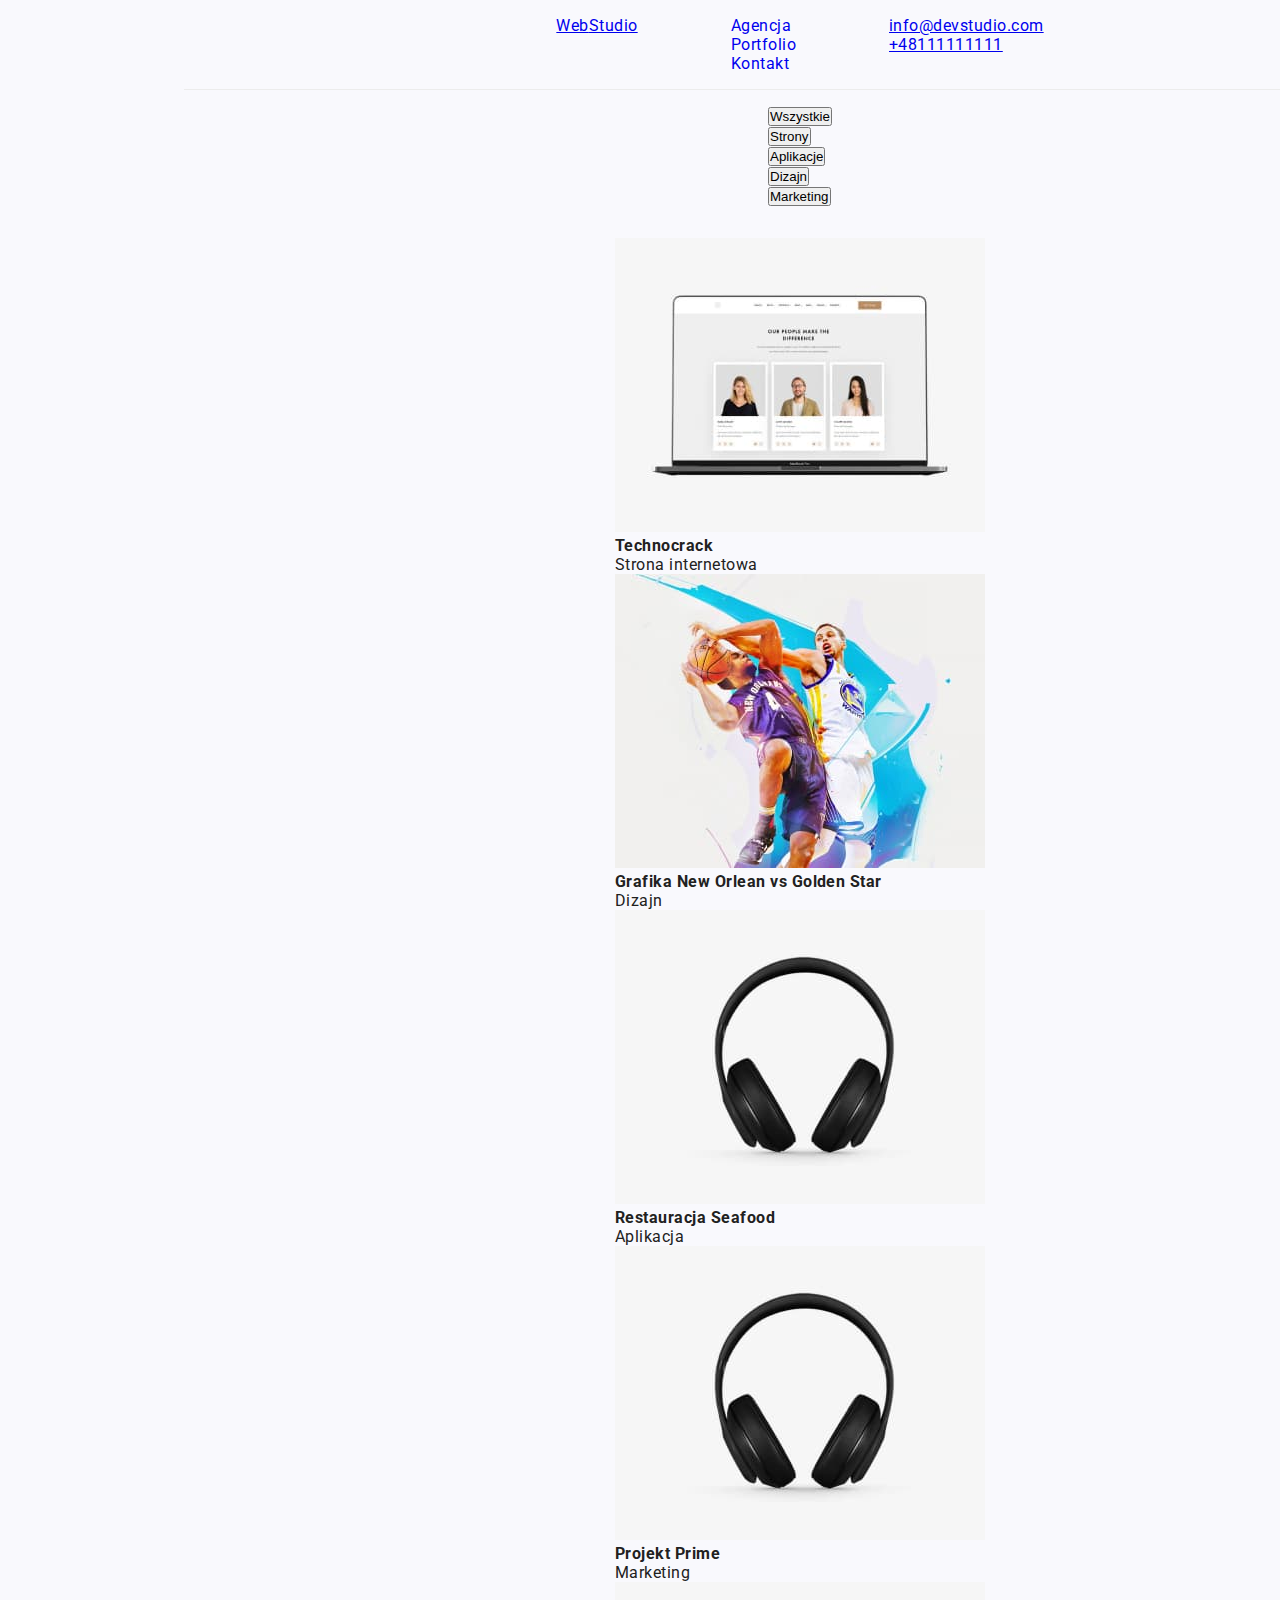
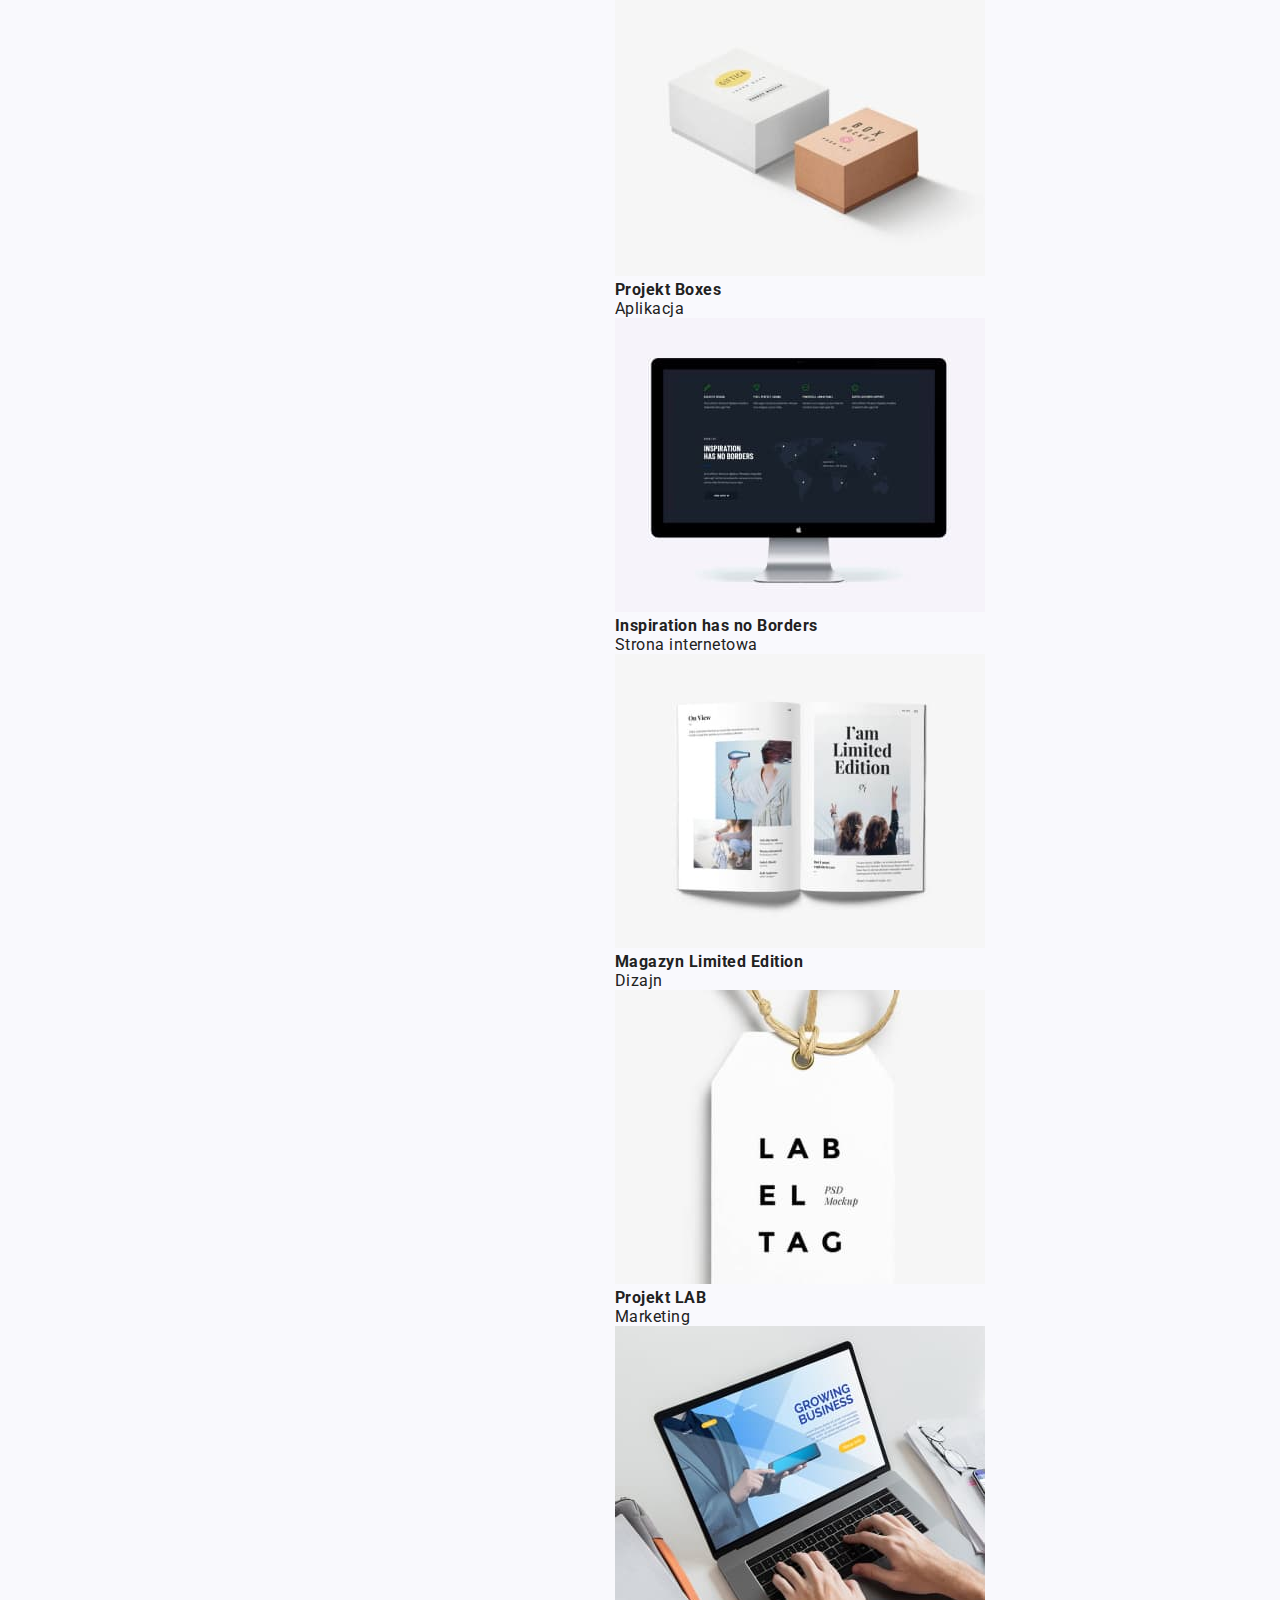
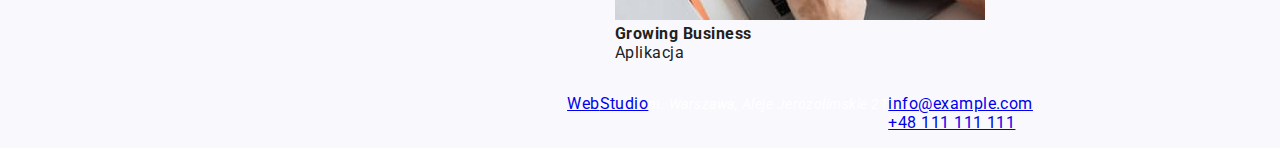
==== portfolio.html @ ea70cc73 "s" ====
<!DOCTYPE html>
<html lang="en">
  <head>
    <meta charset="UTF-8" />
    <meta http-equiv="X-UA-Compatible" content="IE=edge" />
    <meta name="viewport" content="width=device-width, initial-scale=1.0" />
    <title>Document</title>
    <link rel="stylesheet" href="./css/style.css" />
    <link
      href="https://fonts.googleapis.com/css2?family=Raleway:wght@700&family=Roboto:wght@400;500;700;900&display=swap"
      rel="stylesheet"
    />
    <link
      href="https://cdnjs.cloudflare.com/ajax/libs/modern-normalize/1.1.0/modern-normalize.css"
      rel="preconnect"
    />
  </head>
  <body>
    <header class="container header">
      <a href="index.html" class="webstudio"> <span>Web</span>Studio</a>
      <nav>
        <ul class="link-menu">
          <li>
            <a class="link" href="/agencja.html">Agencja</a>
          </li>
          <li>
            <a class="link" href="./portfolio.html">Portfolio</a>
          </li>
          <li>
            <a class="link" href="./kontakt.html">Kontakt</a>
          </li>
        </ul>
      </nav>
      <ul class="contact">
        <li>
          <a href="mailto:info@devstudio.com" class="contact-mail">
            info@devstudio.com</a
          >
        </li>
        <li>
          <a href="tel:+48111111111" class="contact-phone">+48111111111</a>
        </li>
      </ul>
    </header>

    <main>
      <section class="container">
        <ul class="button2-menu">
          <li><button type="button" class="button2">Wszystkie</button></li>
          <li><button type="button" class="button2">Strony</button></li>
          <li><button type="button" class="button2">Aplikacje</button></li>
          <li><button type="button" class="button2">Dizajn</button></li>
          <li><button type="button" class="button2">Marketing</button></li>
        </ul>
      </section>
      <section class="container">
        <ul class="product">
          <li class="product-card">
            <img
              src="./images/portf1.jpg"
              width="370"
              height="294"
              alt="Technorock"
            />
            <h4>Technocrack</h4>
            <p class="profession">Strona internetowa</p>
          </li>
          <li class="product-card">
            <img
              src="./images/portf2.jpg"
              width="370"
              height="294"
              alt="New Orlean"
            />
            <h4>Grafika New Orlean vs Golden Star</h4>
            <p class="profession">Dizajn</p>
          </li>
          <li class="product-card">
            <img
              src="./images/portf4.jpg"
              width="370"
              height="294"
              alt="Seafood"
            />
            <h4>Restauracja Seafood</h4>
            <p class="profession">Aplikacja</p>
          </li>
          <li class="product-card">
            <img
              src="./images/portf4.jpg"
              width="370"
              height="294"
              alt="Prime"
            />
            <h4>Projekt Prime</h4>
            <p class="profession">Marketing</p>
          </li>
          <li class="product-card">
            <img
              src="./images/portf5.jpg"
              width="370"
              height="294"
              alt="Boxes"
            />
            <h4>Projekt Boxes</h4>
            <p class="profession">Aplikacja</p>
          </li>
          <li class="product-card">
            <img
              src="./images/portf6.jpg"
              width="370"
              height="294"
              alt="Borders"
            />
            <h4>Inspiration has no Borders</h4>
            <p class="profession">Strona internetowa</p>
          </li>
          <li class="product-card">
            <img
              src="./images/portf7.jpg"
              width="370"
              height="294"
              alt="Magazynr"
            />
            <h4>Magazyn Limited Edition</h4>
            <p class="profession">Dizajn</p>
          </li>
          <li class="product-card">
            <img src="./images/portf8.jpg" width="370" height="294" alt="LAB" />
            <h4>Projekt LAB</h4>
            <p class="profession">Marketing</p>
          </li>
          <li class="product-card">
            <img
              src="./images/portf9.jpg"
              width="370"
              height="294"
              alt="Business"
            />
            <h4>Growing Business</h4>
            <p class="profession">Aplikacja</p>
          </li>
        </ul>
      </section>
    </main>
    <footer class="footer container">
      <a class="webstudio2" href="index.html"
        >Web<span class="studio2">Studio</span></a
      >
      <address class="address">m. Warszawa, Aleje Jerozolimskie 21</address>
      <ul class="footer-contact">
        <li>
          <a class="footer-mail" href="mailto:info@example.com"
            >info@example.com</a
          >
        </li>
        <li>
          <a class="footer-phone" href="tel:+48111111111">+48 111 111 111</a>
        </li>
      </ul>
    </footer>
  </body>
</html>
---- css/style.css ----
* {
  margin: 0;
  padding: 0;
}
body {
  width: 1600px;
  margin: 0 auto;
  font-family: "Raleway", sans-serif;
  font-family: "Roboto", sans-serif;
  font-weight: 400;
  color: #212121;
  font-size: 16px;
  letter-spacing: 0.03em;
}
li {
  list-style: none;
}
.container {
  margin: 0 auto;
  width: 1200px;
}
.section {
  padding: 94px 0 0;
}
/* header */
.header {
  justify-content: space-between;
  display: flex;
  margin: 0 auto;
  padding: 24px 0 25px 0;
  border-bottom: 1px solid #ececec;
  gap: 93px;
}
.nav-pos {
  display: flex;
  gap: 46px;
}
.header-bg {
  display: flex;
  flex-direction: column;
  justify-content: center;
  align-items: center;
  gap: 30px;
  background: rgba(47, 48, 58, 40%) url(../images/bg.jpg);
  background-blend-mode: darken;
  box-shadow: 0 4px 4px rgba(47, 48, 58, 40%);
  width: 100%;
  height: 600px;
}
h1 {
  text-align: center;
  align-items: center;
  font-weight: 900;
  font-size: 44px;
  line-height: 136%;
  letter-spacing: 0.06em;
  text-transform: uppercase;
  color: #ffffff;
}
.logo-1 {
  font-weight: 700;
  font-size: 26px;
  font-family: raleway;
  line-height: 100%;
  color: #2196f3;
}
.logo-2 {
  font-weight: 700;
  font-size: 26px;
  font-family: raleway;
  line-height: 100%;
  color: #000000;
}
.link {
  text-decoration: none;
}

.icon-nav {
  width: 16px;
  height: 16px;
}
.link:visited {
  color: #212121;
}
.link:hover,
.link:focus {
  color: #2196f3;
  fill: #2196f3;
}
.nav {
  display: flex;
  align-items: center;
}
.nav-li {
  font-weight: 500;
  font-size: 14px;
  line-height: 100%;
  letter-spacing: 0.02em;
}
.contacts {
  display: flex;
  flex-direction: row;
  gap: 10px;
  font-weight: 500;
  font-size: 14px;
  line-height: 100%;
  letter-spacing: 0.02em;
  color: #757575;
  fill: #757575;
}
.cont-pos {
  display: flex;
  margin-left: auto;
  gap: 50px;
  justify-content: center;
  align-items: center;
}
.order-button {
  width: 200px;
  height: 50px;
  font-weight: 700;
  line-height: 188%;
  align-items: center;
  text-align: center;
  letter-spacing: 0.06em;
  color: #ffffff;
  background: #2196f3;
  box-shadow: 0px 4px 4px rgba(0, 0, 0, 0.15);
  border-radius: 4px;
  cursor: pointer;
}
/* header */
/* sekcja 1 */
.str-list {
  display: flex;
  gap: 30px;
}
.strengths {
  font-weight: 700;
  font-size: 14px;
  line-height: 100%;
  text-transform: uppercase;
}
.strengths-des {
  margin-top: 10px;
  font-size: 14px;
  line-height: 146%;
  color: #757575;
}
.str-icon {
  width: 270px;
  height: 120px;
  background-color: #f5f4fa;
  margin-bottom: 30px;
}
/* sekcja 1 */
/* skecja 2 */
h2 {
  font-weight: 700;
  font-size: 36px;
  line-height: 100%;
  text-align: center;
  margin-bottom: 50px;
}
.shadow {
  text-shadow: 0 4px 4px rgba(0, 0, 0, 25%);
}
.job-pos {
  display: flex;
  flex-direction: row;
  gap: 30px;
  padding-bottom: 94px;
}
/* skecja 2 */
/* sekcja 3 */
.name-pos {
  display: flex;
  flex-direction: column;
  gap: 10px;
  padding-top: 30px;
}
.member {
  font-weight: 500;
  line-height: 100%;
  text-align: center;
}
.member-job {
  line-height: 100%;
  text-align: center;
  color: #757575;
}
.member-icon {
  width: 20px;
  height: 20px;
}
.member-container {
  width: 270px;
  height: 428px;
  background: #ffffff;
  box-shadow: 0px 1px 3px rgba(0, 0, 0, 0.12), 0px 1px 1px rgba(0, 0, 0, 0.14),
    0px 2px 1px rgba(0, 0, 0, 0.2);
  border-radius: 0px 0px 4px 4px;
}
.team {
  background-color: #f5f4fa;
  width: 100%;
  height: 648px;
}
.team-pos {
  display: flex;
  gap: 30px;
}
.member-social-icon {
  fill: #afb1b8;
  width: 44px;
  height: 44px;
  border-radius: 50%;
}
.member-social-icon:hover,
.member-social-icon:focus {
  background-color: #2196f3;
  fill: white;
}
.member-social {
  display: flex;
  justify-content: center;
  margin-top: 16px;
  gap: 10px;
}
/* sekcja 3 */
/* sekcja 4 */
.partners {
  display: flex;
  flex-direction: row;
  gap: 30px;
  padding-bottom: 94px;
}
.partner-box {
  width: 170px;
  height: 92px;
  border: 1px solid #afb1b8;
  border-radius: 4px;
  fill: #afb1b8;
}
.partner-box:hover {
  fill: #2196f3;
  border-color: #2196f3;
}
/* sekcja 4 */
/* footer */
.logo {
  display: flex;
  text-decoration: none;
}
.logo-3 {
  color: #ffffff;
  font-weight: 700;
  font-size: 26px;
  font-family: raleway;
  line-height: 100%;
}
.footer-bg {
  background-color: #2f303a;
  width: 100%;
  height: 252px;
}
.footer-pos {
  padding-top: 60px;
  display: flex;
  flex-direction: column;
  gap: 20px;
}
.address {
  display: flex;
  flex-direction: column;
  gap: 9px;
  font-size: 14px;
  line-height: 146%;
  color: #ffffff;
}
.footer-cont {
  display: flex;
  flex-direction: row;
  gap: 70px;
}
.join-us {
  margin-bottom: 20px;
  font-weight: 700;
  font-size: 14px;
  line-height: 16px;
  letter-spacing: 0.03em;
  text-transform: uppercase;
  color: #ffffff;
}
.footer-social-icons {
  fill: white;
  background-color: rgba(255, 255, 255, 10%);
  border-radius: 50%;
  color: #757575;
  width: 44px;
  height: 44px;
  cursor: pointer;
}
.footer-social-icons:hover,
.footer-social-icons:focus {
  background-color: #2196f3;
}
.footer-social-list {
  display: flex;
  gap: 10px;
}
.container-footer-social {
  margin-top: 72px;
}
/* footer */
/* portfolio */
.filter {
  width: 121px;
  height: 38px;
  letter-spacing: 0.03em;
  font-weight: 500;
  line-height: 139%;
  text-align: center;
  background: #f5f4fa;
  border-radius: 4px;
  border: 0;
  cursor: pointer;
}
.filter:hover,
.filter:focus,
.filter:active {
  background: #2196f3;
  border-radius: 4px;
  color: #ffffff;
  box-shadow: 0px 4px 4px rgba(0, 0, 0, 0.25);
}
.filter-pos {
  display: flex;
  flex-direction: row;
  justify-content: center;
  gap: 8px;
}
.proj-pos {
  display: flex;
  flex-wrap: wrap;
  gap: 30px;
  padding-bottom: 92px;
}
.project-container {
  width: 370px;
  height: 404px;
  background: #ffffff;
  border: 1px solid #eeeeee;
}
.project-container:hover,
.project-container:focus {
  box-shadow: 0px 4px 4px rgba(0, 0, 0, 0.25);
}
.work-pos {
  margin: 20px 24px;
  gap: 4px;
}
.project-name {
  font-weight: 700;
  font-size: 18px;
  line-height: 171%;
  letter-spacing: 0.06em;
}
.project-type {
  line-height: 160%;
  color: #757575;
}
/* portfolio */
.icon-envelope {
  margin: 0 10px 0 0;
  fill: #000000;
}

body {
  margin: 0;
  min-height: 100vh;
  display: flex;
  flex-direction: column;
  align-items: center;
  justify-content: center;
  background-color: #f9f9fd;
}

.container {
  display: flex;
  justify-content: center;
  padding: 16px;
}

.icon {
  margin-left: 12px;
  margin-right: 12px;
  border: 2px dashed #2a2a2a;
  border-radius: 8px;
  fill: #2a2a2a;
}

.icon:hover {
  fill: #03a9f4;
}
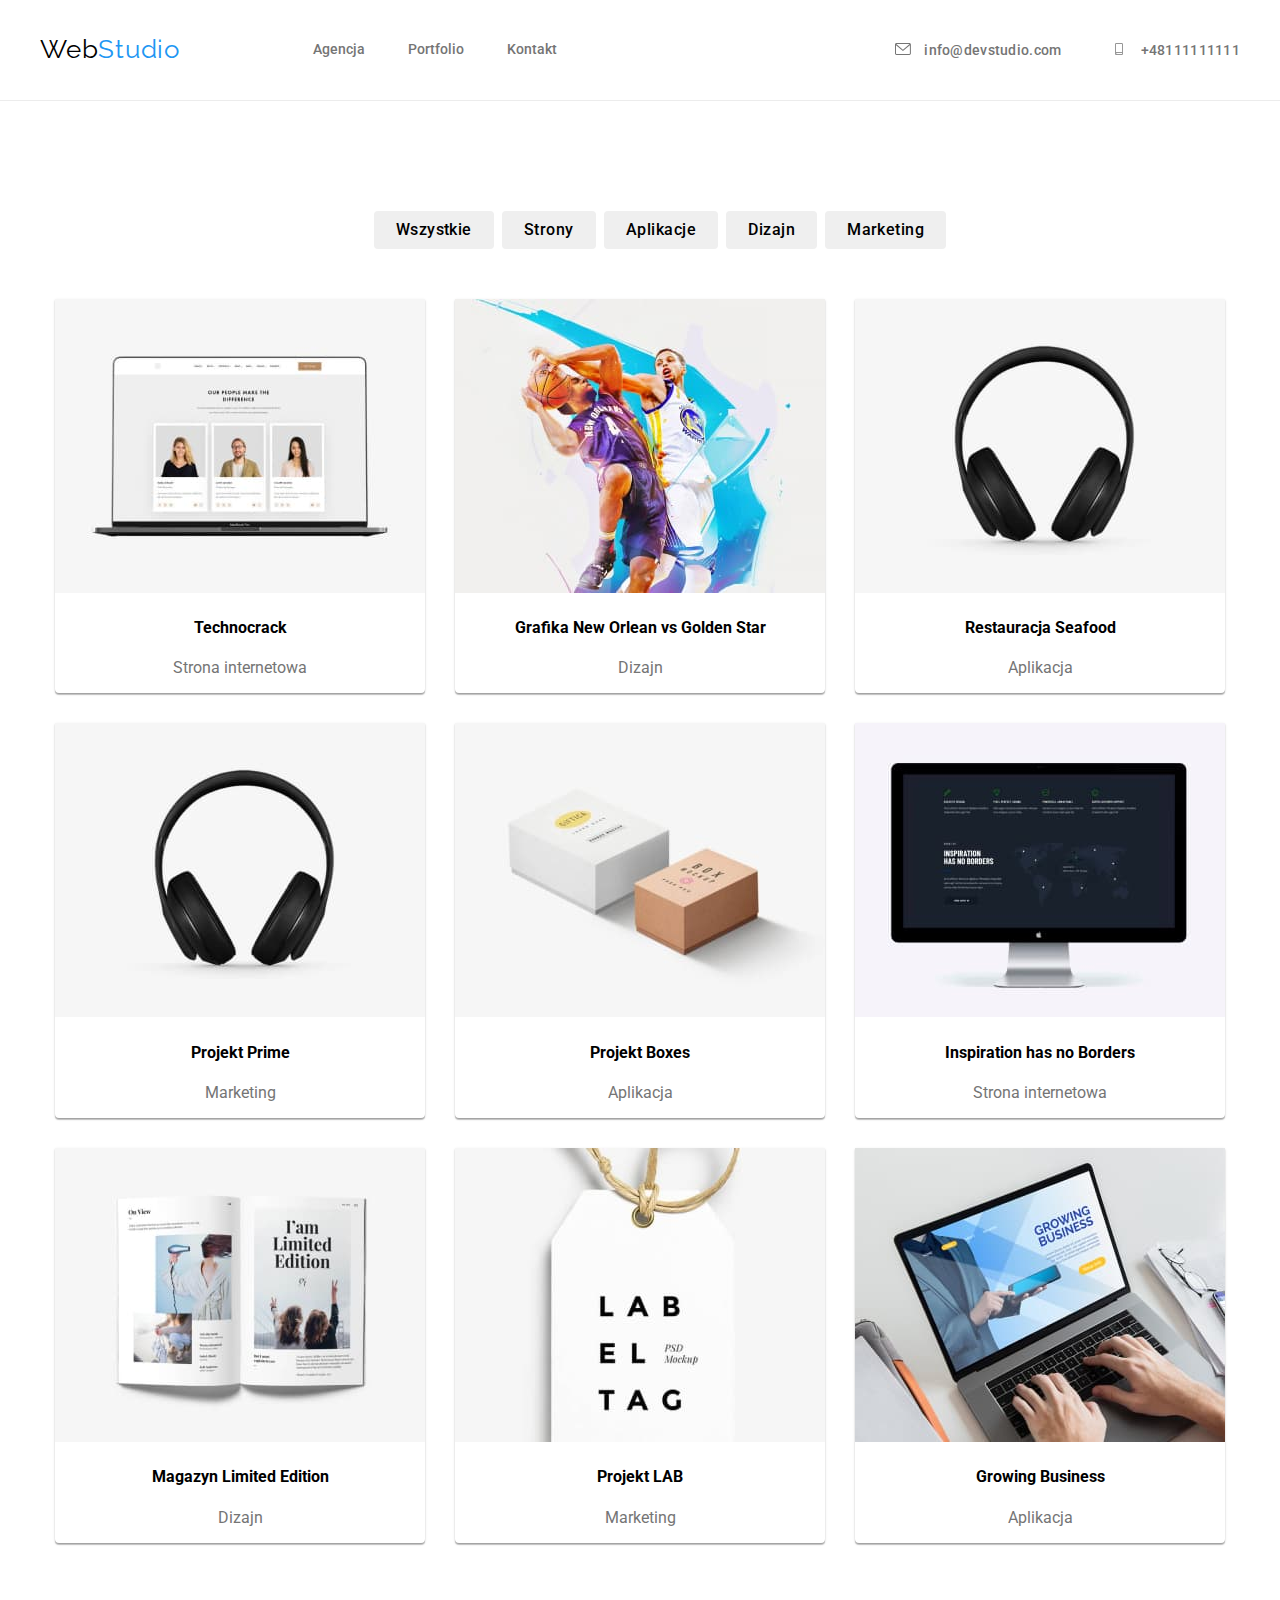
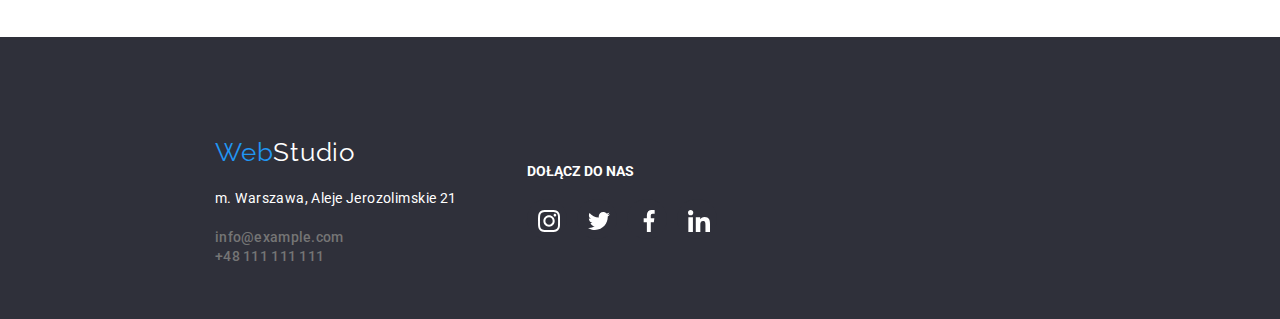
==== commit 2248d56d: "l" ====
--- a/portfolio.html
+++ b/portfolio.html
@@ -16,32 +16,52 @@
     />
   </head>
   <body>
-    <header class="container header">
-      <a href="index.html" class="webstudio"> <span>Web</span>Studio</a>
-      <nav>
-        <ul class="link-menu">
+    <div class="rynka">
+      <header class="container header">
+        <a href="index.html" class="webstudio"> <span>Web</span>Studio</a>
+        <nav>
+          <ul class="link-menu">
+            <li>
+              <a class="link" href="/agencja.html">Agencja</a>
+            </li>
+            <li>
+              <a class="link" href="./portfolio.html">Portfolio</a>
+            </li>
+            <li>
+              <a class="link" href="./kontakt.html">Kontakt</a>
+            </li>
+          </ul>
+        </nav>
+        <ul class="contact">
           <li>
-            <a class="link" href="/agencja.html">Agencja</a>
+            <a href="mailto:info@devstudio.com" class="contact1">
+              <svg
+                class="icon-contact"
+                xmlns="http://www.w3.org/2000/svg"
+                width="16"
+                height="12"
+              >
+                <use href="./images/icons.svg#icon-envelope"></use>
+              </svg>
+              info@devstudio.com</a
+            >
           </li>
           <li>
-            <a class="link" href="./portfolio.html">Portfolio</a>
-          </li>
-          <li>
-            <a class="link" href="./kontakt.html">Kontakt</a>
+            <a href="tel:+48111111111" class="contact1">
+              <svg
+                class="icon-contact"
+                xmlns="http://www.w3.org/2000/svg"
+                width="16"
+                height="12"
+              >
+                <use href="./images/icons.svg#icon-smartphone"></use>
+              </svg>
+              +48111111111</a
+            >
           </li>
         </ul>
-      </nav>
-      <ul class="contact">
-        <li>
-          <a href="mailto:info@devstudio.com" class="contact-mail">
-            info@devstudio.com</a
-          >
-        </li>
-        <li>
-          <a href="tel:+48111111111" class="contact-phone">+48111111111</a>
-        </li>
-      </ul>
-    </header>
+      </header>
+    </div>
 
     <main>
       <section class="container">
@@ -143,21 +163,80 @@
         </ul>
       </section>
     </main>
-    <footer class="footer container">
-      <a class="webstudio2" href="index.html"
-        >Web<span class="studio2">Studio</span></a
-      >
-      <address class="address">m. Warszawa, Aleje Jerozolimskie 21</address>
-      <ul class="footer-contact">
-        <li>
-          <a class="footer-mail" href="mailto:info@example.com"
-            >info@example.com</a
-          >
-        </li>
-        <li>
-          <a class="footer-phone" href="tel:+48111111111">+48 111 111 111</a>
-        </li>
-      </ul>
+    <footer class="footer">
+      <div class="container">
+        <div class="footer-wrap">
+          <div>
+            <a class="webstudio2" href="index.html"
+              >Web<span class="studio2">Studio</span></a
+            >
+            <address class="address">
+              m. Warszawa, Aleje Jerozolimskie 21
+            </address>
+            <ul class="footer-contact">
+              <li>
+                <a class="footer-mail" href="mailto:info@example.com"
+                  >info@example.com</a
+                >
+              </li>
+              <li>
+                <a class="footer-phone" href="tel:+48111111111"
+                  >+48 111 111 111</a
+                >
+              </li>
+            </ul>
+          </div>
+          <div class="footer-social">
+            <p class="join-us">DOŁĄCZ DO NAS</p>
+            <ul class="social-list1">
+              <li>
+                <svg class="footer-social-media">
+                  <use
+                    href="./images/icons.svg#icon-instagram-2"
+                    width="22"
+                    height="22"
+                    x="11"
+                    y="11"
+                  ></use>
+                </svg>
+              </li>
+              <li>
+                <svg class="footer-social-media">
+                  <use
+                    href="./images/icons.svg#icon-twitter-1"
+                    width="22"
+                    height="22"
+                    x="11"
+                    y="11"
+                  ></use>
+                </svg>
+              </li>
+              <li>
+                <svg class="footer-social-media">
+                  <use
+                    href="./images/icons.svg#icon-facebook-1"
+                    width="22"
+                    height="22"
+                    x="11"
+                    y="11"
+                  ></use>
+                </svg>
+              </li>
+              <li>
+                <svg class="footer-social-media">
+                  <use
+                    href="./images/icons.svg#icon-linkedin-1"
+                    width="22"
+                    height="22"
+                    x="11"
+                    y="11"
+                  ></use>
+                </svg>
+              </li>
+            </ul>
+          </div>
+        </div>
+      </div>
     </footer>
   </body>
 </html>
--- a/css/style.css
+++ b/css/style.css
@@ -1,405 +1,558 @@
-* {
-  margin: 0;
-  padding: 0;
-}
 body {
-  width: 1600px;
-  margin: 0 auto;
+  background-color: var(--white-color);
   font-family: "Raleway", sans-serif;
   font-family: "Roboto", sans-serif;
-  font-weight: 400;
-  color: #212121;
-  font-size: 16px;
-  letter-spacing: 0.03em;
-}
-li {
-  list-style: none;
-}
+  margin: 0;
+}
+:root {
+  --blue: #2196f3;
+  --black: #000000;
+  --gray: #757575;
+  --white: #ffffff;
+  --dark: #2f303a;
+  --gray2: #757575;
+  --gray3: #f5f4fa;
+  --white2: #afb1b8;
+}
+.header {
+  display: flex;
+  flex-direction: row;
+  align-items: center;
+  gap: 93px;
+  padding: 24px 0 25px 0;
+}
+.rynka {
+  border-bottom: 1px solid #ececec;
+}
+
 .container {
+  width: 1200px;
   margin: 0 auto;
-  width: 1200px;
+  padding-left: 15px;
+  padding-right: 15px;
 }
 .section {
-  padding: 94px 0 0;
-}
-/* header */
-.header {
-  justify-content: space-between;
-  display: flex;
-  margin: 0 auto;
-  padding: 24px 0 25px 0;
-  border-bottom: 1px solid #ececec;
-  gap: 93px;
-}
-.nav-pos {
-  display: flex;
-  gap: 46px;
-}
-.header-bg {
+  padding: 94px 94px;
+}
+.webstudio {
+  box-sizing: border-box;
+  text-decoration: none;
+  font-family: "Raleway";
+  font-size: 26px;
+  line-height: 1.19;
+  letter-spacing: 0.03em;
+  color: var(--blue);
+}
+.webstudio > span {
+  color: #000000;
+  text-decoration: none;
+}
+.link-menu {
+  gap: 43px;
+  display: flex;
+  flex-direction: row;
+
+  text-decoration: none;
+  list-style: none;
+  color: var(--white);
+  font-weight: 500;
+  font-size: 14px;
+  line-height: 1.14;
+}
+.header .link-menu {
+  list-style: none;
+  display: flex;
+}
+.link {
+  text-decoration: none;
+  list-style: none;
+  color: var(--gray);
+  font-weight: 500;
+  font-size: 14px;
+  line-height: 1.14;
+}
+.link:hover {
+  color: var(--blue);
+}
+
+.contact {
+  display: flex;
+  list-style: none;
+  flex-direction: row;
+  gap: 50px;
+  margin-left: auto;
+}
+
+.contact1 {
+  text-decoration: none;
+  font-weight: 500;
+  font-size: 14px;
+  line-height: 1.14;
+  letter-spacing: 0.02em;
+  color: var(--gray);
+}
+.contact1:hover {
+  color: var(--blue);
+}
+.contact-1:hover .icon-contact {
+  fill: var(--blue);
+}
+.contact1:focus {
+  color: var(--blue);
+  fill: var(--blue);
+  outline: none;
+}
+.icon-contact {
+  margin: 0 10px 0 0;
+  fill: var(--gray);
+}
+.contact1:focus .icon-contact {
+  fill: var(--gray);
+}
+.icon-contact:hover {
+  fill: var(--blue);
+}
+/*Main-------------------------------------------------------------------------*/
+.main {
   display: flex;
   flex-direction: column;
   justify-content: center;
   align-items: center;
   gap: 30px;
-  background: rgba(47, 48, 58, 40%) url(../images/bg.jpg);
   background-blend-mode: darken;
   box-shadow: 0 4px 4px rgba(47, 48, 58, 40%);
   width: 100%;
   height: 600px;
-}
-h1 {
-  text-align: center;
-  align-items: center;
+  background: rgba(47, 48, 58, 40%) url(../images/wall1.jpg);
+}
+
+.title {
+  font-family: "Roboto";
+  font-style: normal;
   font-weight: 900;
   font-size: 44px;
-  line-height: 136%;
-  letter-spacing: 0.06em;
-  text-transform: uppercase;
-  color: #ffffff;
-}
-.logo-1 {
-  font-weight: 700;
-  font-size: 26px;
-  font-family: raleway;
-  line-height: 100%;
-  color: #2196f3;
-}
-.logo-2 {
-  font-weight: 700;
-  font-size: 26px;
-  font-family: raleway;
-  line-height: 100%;
-  color: #000000;
-}
-.link {
-  text-decoration: none;
-}
-
-.icon-nav {
-  width: 16px;
-  height: 16px;
-}
-.link:visited {
-  color: #212121;
-}
-.link:hover,
-.link:focus {
-  color: #2196f3;
-  fill: #2196f3;
-}
-.nav {
-  display: flex;
-  align-items: center;
-}
-.nav-li {
-  font-weight: 500;
-  font-size: 14px;
-  line-height: 100%;
-  letter-spacing: 0.02em;
-}
-.contacts {
-  display: flex;
-  flex-direction: row;
-  gap: 10px;
-  font-weight: 500;
-  font-size: 14px;
-  line-height: 100%;
-  letter-spacing: 0.02em;
-  color: #757575;
-  fill: #757575;
-}
-.cont-pos {
-  display: flex;
-  margin-left: auto;
-  gap: 50px;
-  justify-content: center;
-  align-items: center;
-}
-.order-button {
+  line-height: 1.36;
+  color: var(--white);
+}
+.button1 {
+  font-family: "Roboto";
+  font-style: normal;
+  font-weight: 500;
+  font-size: 16px;
+  line-height: 1.62;
+  color: var(--white);
+
   width: 200px;
   height: 50px;
-  font-weight: 700;
-  line-height: 188%;
-  align-items: center;
-  text-align: center;
-  letter-spacing: 0.06em;
-  color: #ffffff;
-  background: #2196f3;
-  box-shadow: 0px 4px 4px rgba(0, 0, 0, 0.15);
-  border-radius: 4px;
+  background: var(--blue);
+  border-radius: 4px;
+  border-style: none;
   cursor: pointer;
 }
-/* header */
-/* sekcja 1 */
-.str-list {
-  display: flex;
+/*strengths--------------------------*/
+
+.strengths {
+  display: flex;
+  list-style: none;
   gap: 30px;
-}
-.strengths {
-  font-weight: 700;
-  font-size: 14px;
-  line-height: 100%;
-  text-transform: uppercase;
-}
-.strengths-des {
-  margin-top: 10px;
-  font-size: 14px;
-  line-height: 146%;
-  color: #757575;
+  padding-inline-start: 0px;
+}
+.antenna {
+  background: #f5f4fa;
+  border-radius: 4px;
+  width: 270px;
+  height: 120px;
+  padding: 25px 100px 25px 100px;
+}
+
+.h5-title {
+  color: var(--black);
+  font-size: 14px;
+  margin: 0px;
+}
+.strengths-h5 {
+  font-size: 14px;
+  line-height: 1.71;
+  letter-spacing: 0.03em;
+  color: var(--gray);
 }
 .str-icon {
   width: 270px;
   height: 120px;
   background-color: #f5f4fa;
   margin-bottom: 30px;
-}
-/* sekcja 1 */
-/* skecja 2 */
-h2 {
-  font-weight: 700;
+  border-radius: 4px;
+  display: flex;
+  align-items: center;
+  justify-content: center;
+}
+
+.str-icon:hover,
+.str-icon:focus {
+  border: solid var(--blue);
+  fill: var(--blue);
+}
+/*Our Work----------------------*/
+.our-work {
+  padding: 90px;
+}
+.h2-work {
+  text-align: center;
+
+  margin: 0 0 50px 0;
   font-size: 36px;
-  line-height: 100%;
-  text-align: center;
-  margin-bottom: 50px;
-}
-.shadow {
-  text-shadow: 0 4px 4px rgba(0, 0, 0, 25%);
-}
-.job-pos {
-  display: flex;
-  flex-direction: row;
-  gap: 30px;
-  padding-bottom: 94px;
-}
-/* skecja 2 */
-/* sekcja 3 */
-.name-pos {
-  display: flex;
-  flex-direction: column;
-  gap: 10px;
-  padding-top: 30px;
-}
-.member {
-  font-weight: 500;
-  line-height: 100%;
-  text-align: center;
-}
-.member-job {
-  line-height: 100%;
-  text-align: center;
-  color: #757575;
-}
-.member-icon {
-  width: 20px;
-  height: 20px;
-}
-.member-container {
-  width: 270px;
-  height: 428px;
+  line-height: 1.16;
+  letter-spacing: 0.03em;
+  color: var(--black);
+}
+.our-images {
+  list-style: none;
+  display: flex;
+  flex-direction: row;
+  justify-content: space-between;
+  padding-inline-start: 0px;
+}
+
+/*Our Team--------------------*/
+
+.team-background {
+  background-color: var(--gray3);
+}
+.h2 {
+  text-align: center;
+  margin: 0px 0 50px 0;
+  font-size: 36px;
+  line-height: 1.16;
+  letter-spacing: 0.03em;
+  color: var(--black);
+  background-color: var(--gray3);
+}
+.team-list {
+  display: flex;
+  flex-direction: row;
+  list-style: none;
+  justify-content: space-between;
+  padding-inline-start: 0px;
+}
+.team-card {
+  text-align: center;
   background: #ffffff;
   box-shadow: 0px 1px 3px rgba(0, 0, 0, 0.12), 0px 1px 1px rgba(0, 0, 0, 0.14),
     0px 2px 1px rgba(0, 0, 0, 0.2);
   border-radius: 0px 0px 4px 4px;
 }
-.team {
-  background-color: #f5f4fa;
-  width: 100%;
-  height: 648px;
-}
-.team-pos {
-  display: flex;
-  gap: 30px;
-}
-.member-social-icon {
+.team-name {
+  text-align: center;
+  font-family: "Roboto";
+  font-style: normal;
+}
+.profession {
+  font-family: "Roboto";
+  font-style: normal;
+  color: var(--gray);
+  text-align: center;
+}
+.social-media-team {
+  margin-bottom: 30px;
+
+  display: flex;
+  flex-direction: row;
+  justify-content: center;
+  gap: 10px;
+}
+
+.social-media-icon {
   fill: #afb1b8;
   width: 44px;
   height: 44px;
   border-radius: 50%;
-}
-.member-social-icon:hover,
-.member-social-icon:focus {
-  background-color: #2196f3;
-  fill: white;
-}
-.member-social {
-  display: flex;
-  justify-content: center;
-  margin-top: 16px;
-  gap: 10px;
-}
-/* sekcja 3 */
-/* sekcja 4 */
-.partners {
-  display: flex;
-  flex-direction: row;
+  background-color: var(--white);
+  display: flex;
+  justify-content: center;
+}
+.social-media-icon:hover,
+.social-media-icon-footer:hover {
+  fill: var(--white);
+  background-color: var(--blue);
+  cursor: pointer;
+  transition: 250ms;
+}
+/*Footer--------------------*/
+
+.footer {
+  padding: 100px 200px 10px;
+
+  background: var(--dark);
+}
+.webstudio2 {
+  box-sizing: border-box;
+  text-decoration: none;
+  font-family: "Raleway";
+  font-size: 26px;
+  line-height: 1.19;
+  letter-spacing: 0.03em;
+  color: var(--blue);
+}
+.webstudio2 > span {
+  color: #ffffff;
+  text-decoration: none;
+}
+.footer-social {
+  display: block;
+  margin: 12px 0 40px 70px;
+}
+
+.footer-social-media {
+  display: flex;
+  background-color: var(--dark);
+  border-radius: 50%;
+  width: 40px;
+  height: 40px;
+  fill: var(--white-color);
+  margin-right: 10px;
+}
+
+/*PORTFOLIO--------------------------------*/
+
+.button2-menu {
+  padding: 94px 0 0 0;
+
+  display: flex;
+  list-style: none;
+  padding-inline-start: 40px;
+  gap: 8px;
+  justify-content: center;
+}
+.button2 {
+  color: var(--black);
+  font-family: "Roboto";
+  font-style: normal;
+  font-weight: 500;
+  font-size: 16px;
+  line-height: 1.62;
+  text-align: center;
+  letter-spacing: 0.03em;
+  padding: 6px 22px;
+  cursor: pointer;
+  border-style: none;
+  border-radius: 4px;
+}
+.button2:hover {
+  background-color: var(--blue);
+  box-shadow: 0px 3px 1px rgba(0, 0, 0, 0.1), 0px 1px 2px rgba(0, 0, 0, 0.08),
+    0px 2px 2px rgba(0, 0, 0, 0.12);
+}
+.product {
+  padding-inline-start: 0px;
   gap: 30px;
-  padding-bottom: 94px;
-}
-.partner-box {
+  box-sizing: border-box;
+  margin: 50px 0 94px 0;
+  list-style: none;
+  display: flex;
+  justify-content: center;
+  flex-wrap: wrap;
+}
+
+/*Our Client----------------------------------------*/
+
+.client-symbols {
+  display: flex;
+  list-style: none;
+  gap: 30px;
+  margin-bottom: 94px;
+}
+
+.clients-container {
+  width: 1600px;
+  margin: auto;
+}
+.logo-our-clients {
+  border-radius: 4px;
+  border: var(--white2) solid 1px;
   width: 170px;
   height: 92px;
-  border: 1px solid #afb1b8;
-  border-radius: 4px;
-  fill: #afb1b8;
-}
-.partner-box:hover {
-  fill: #2196f3;
-  border-color: #2196f3;
-}
-/* sekcja 4 */
-/* footer */
-.logo {
-  display: flex;
-  text-decoration: none;
-}
-.logo-3 {
-  color: #ffffff;
-  font-weight: 700;
+  fill: var(--white2);
+}
+.Our-client {
+  text-align: center;
+
+  margin: 0 0 50px 0;
+  font-size: 36px;
+  line-height: 1.16;
+  letter-spacing: 0.03em;
+  color: var(--black);
+}
+
+.client:focus .icon-logo {
+  fill: var(--blue-color);
+  border: 1px solid var(--blue);
+  border-radius: 4px;
+}
+
+.client:focus {
+  outline: none;
+}
+
+.logo-our-clients:hover {
+  fill: var(--blue);
+  border: var(--blue) solid 1px;
+  transition: 250ms;
+}
+
+/*Footer---------------------*/
+.studio2 {
+  text-decoration: none;
+  font-family: "Raleway";
   font-size: 26px;
-  font-family: raleway;
-  line-height: 100%;
-}
-.footer-bg {
-  background-color: #2f303a;
-  width: 100%;
-  height: 252px;
-}
-.footer-pos {
-  padding-top: 60px;
-  display: flex;
-  flex-direction: column;
-  gap: 20px;
-}
+  line-height: 1.19;
+  letter-spacing: 0.03em;
+  color: var(--white);
+}
+.footer-contact {
+  padding-inline-start: 0px;
+  text-align: left;
+  list-style: none;
+}
+
 .address {
-  display: flex;
-  flex-direction: column;
-  gap: 9px;
-  font-size: 14px;
-  line-height: 146%;
-  color: #ffffff;
-}
-.footer-cont {
-  display: flex;
-  flex-direction: row;
-  gap: 70px;
-}
+  font-family: "Roboto";
+  font-style: normal;
+  margin-top: 20px;
+  font-weight: 400;
+  font-size: 14px;
+  line-height: 1.71;
+  letter-spacing: 0.03em;
+  color: var(--white);
+}
+.footer-phone {
+  text-decoration: none;
+  font-weight: 500;
+  font-size: 14px;
+  line-height: 1.14;
+  letter-spacing: 0.02em;
+  color: var(--gray);
+}
+.footer-mail {
+  text-decoration: none;
+  font-weight: 500;
+  font-size: 14px;
+  line-height: 1.14;
+  letter-spacing: 0.02em;
+  color: var(--gray);
+}
+
+.studio2 {
+  text-decoration: none;
+  font-family: "Raleway";
+  font-size: 26px;
+  line-height: 1.19;
+  letter-spacing: 0.03em;
+  color: var(--white);
+}
+.product-card {
+  text-align: center;
+  background: var(--white);
+  box-shadow: 0px 1px 3px rgba(0, 0, 0, 0.12), 0px 1px 1px rgba(0, 0, 0, 0.14),
+    0px 2px 1px rgba(0, 0, 0, 0.2);
+  border-radius: 0px 0px 4px 4px;
+}
+.social-list1 {
+  list-style: none;
+  display: flex;
+  flex-direction: row;
+  justify-content: center;
+  gap: 10px;
+  margin-bottom: 30px;
+  padding-inline-start: 0px;
+}
+.social-focus:focus .icon-social {
+  fill: var(--h1-color);
+  background-color: var(--hover-color);
+  border-radius: 50%;
+}
+
+.social-focus:focus .footer-social-media {
+  fill: var(--h1-color);
+  background-color: var(--hover-color);
+  border-radius: 50%;
+}
+
+.social-focus:focus {
+  outline: none;
+}
+
+.icon-social {
+  width: 40px;
+  height: 40px;
+  fill: var(--media-icon-fill);
+}
+
+.icon-social:hover {
+  fill: var(--h1-color);
+  background-color: var(--hover-color);
+  border-radius: 50%;
+}
+.footer-social {
+  display: block;
+  margin: 12px 0 40px 70px;
+}
+
+.footer-wrap {
+  display: flex;
+}
+.footer-social-media {
+  background-color: var(--dark);
+  border-radius: 50%;
+  width: 40px;
+  height: 40px;
+  fill: var(--white);
+  margin-right: 10px;
+}
+
+.footer-social-media:nth-last-child(1) {
+  margin-right: 0;
+}
+
+.footer-social-media:hover {
+  background-color: var(--blue);
+  border-radius: 50%;
+}
+
 .join-us {
   margin-bottom: 20px;
   font-weight: 700;
   font-size: 14px;
   line-height: 16px;
-  letter-spacing: 0.03em;
-  text-transform: uppercase;
-  color: #ffffff;
-}
-.footer-social-icons {
-  fill: white;
-  background-color: rgba(255, 255, 255, 10%);
-  border-radius: 50%;
-  color: #757575;
-  width: 44px;
-  height: 44px;
-  cursor: pointer;
-}
-.footer-social-icons:hover,
-.footer-social-icons:focus {
-  background-color: #2196f3;
-}
-.footer-social-list {
-  display: flex;
-  gap: 10px;
-}
-.container-footer-social {
-  margin-top: 72px;
-}
-/* footer */
-/* portfolio */
-.filter {
-  width: 121px;
-  height: 38px;
-  letter-spacing: 0.03em;
-  font-weight: 500;
-  line-height: 139%;
-  text-align: center;
-  background: #f5f4fa;
-  border-radius: 4px;
-  border: 0;
-  cursor: pointer;
-}
-.filter:hover,
-.filter:focus,
-.filter:active {
-  background: #2196f3;
-  border-radius: 4px;
-  color: #ffffff;
-  box-shadow: 0px 4px 4px rgba(0, 0, 0, 0.25);
-}
-.filter-pos {
-  display: flex;
-  flex-direction: row;
-  justify-content: center;
-  gap: 8px;
-}
-.proj-pos {
-  display: flex;
-  flex-wrap: wrap;
-  gap: 30px;
-  padding-bottom: 92px;
-}
-.project-container {
-  width: 370px;
-  height: 404px;
-  background: #ffffff;
-  border: 1px solid #eeeeee;
-}
-.project-container:hover,
-.project-container:focus {
-  box-shadow: 0px 4px 4px rgba(0, 0, 0, 0.25);
-}
-.work-pos {
-  margin: 20px 24px;
-  gap: 4px;
-}
-.project-name {
-  font-weight: 700;
-  font-size: 18px;
-  line-height: 171%;
-  letter-spacing: 0.06em;
-}
-.project-type {
-  line-height: 160%;
-  color: #757575;
-}
-/* portfolio */
-.icon-envelope {
-  margin: 0 10px 0 0;
-  fill: #000000;
-}
-
-body {
-  margin: 0;
-  min-height: 100vh;
-  display: flex;
-  flex-direction: column;
-  align-items: center;
-  justify-content: center;
-  background-color: #f9f9fd;
-}
-
-.container {
-  display: flex;
-  justify-content: center;
-  padding: 16px;
-}
-
-.icon {
-  margin-left: 12px;
-  margin-right: 12px;
-  border: 2px dashed #2a2a2a;
-  border-radius: 8px;
-  fill: #2a2a2a;
-}
-
-.icon:hover {
-  fill: #03a9f4;
-}
+  color: var(--white);
+}
+
+.icon-logo {
+  width: 170px;
+  height: 92px;
+  fill: var(--gray2);
+  border: 1px solid var(--white2);
+  border-radius: 4px;
+}
+
+.icon-logo:hover {
+  fill: var(--blue);
+  border: 1px solid var(--blue);
+  border-radius: 4px;
+}
+
+.client:focus .icon-logo {
+  fill: var(--blue);
+  border: 1px solid var(--blue);
+  border-radius: 4px;
+}
+
+.client:focus {
+  outline: none;
+}
+
+.our-clients {
+  display: flex;
+  justify-content: space-between;
+  list-style: none;
+  padding-inline-start: 0px;
+}
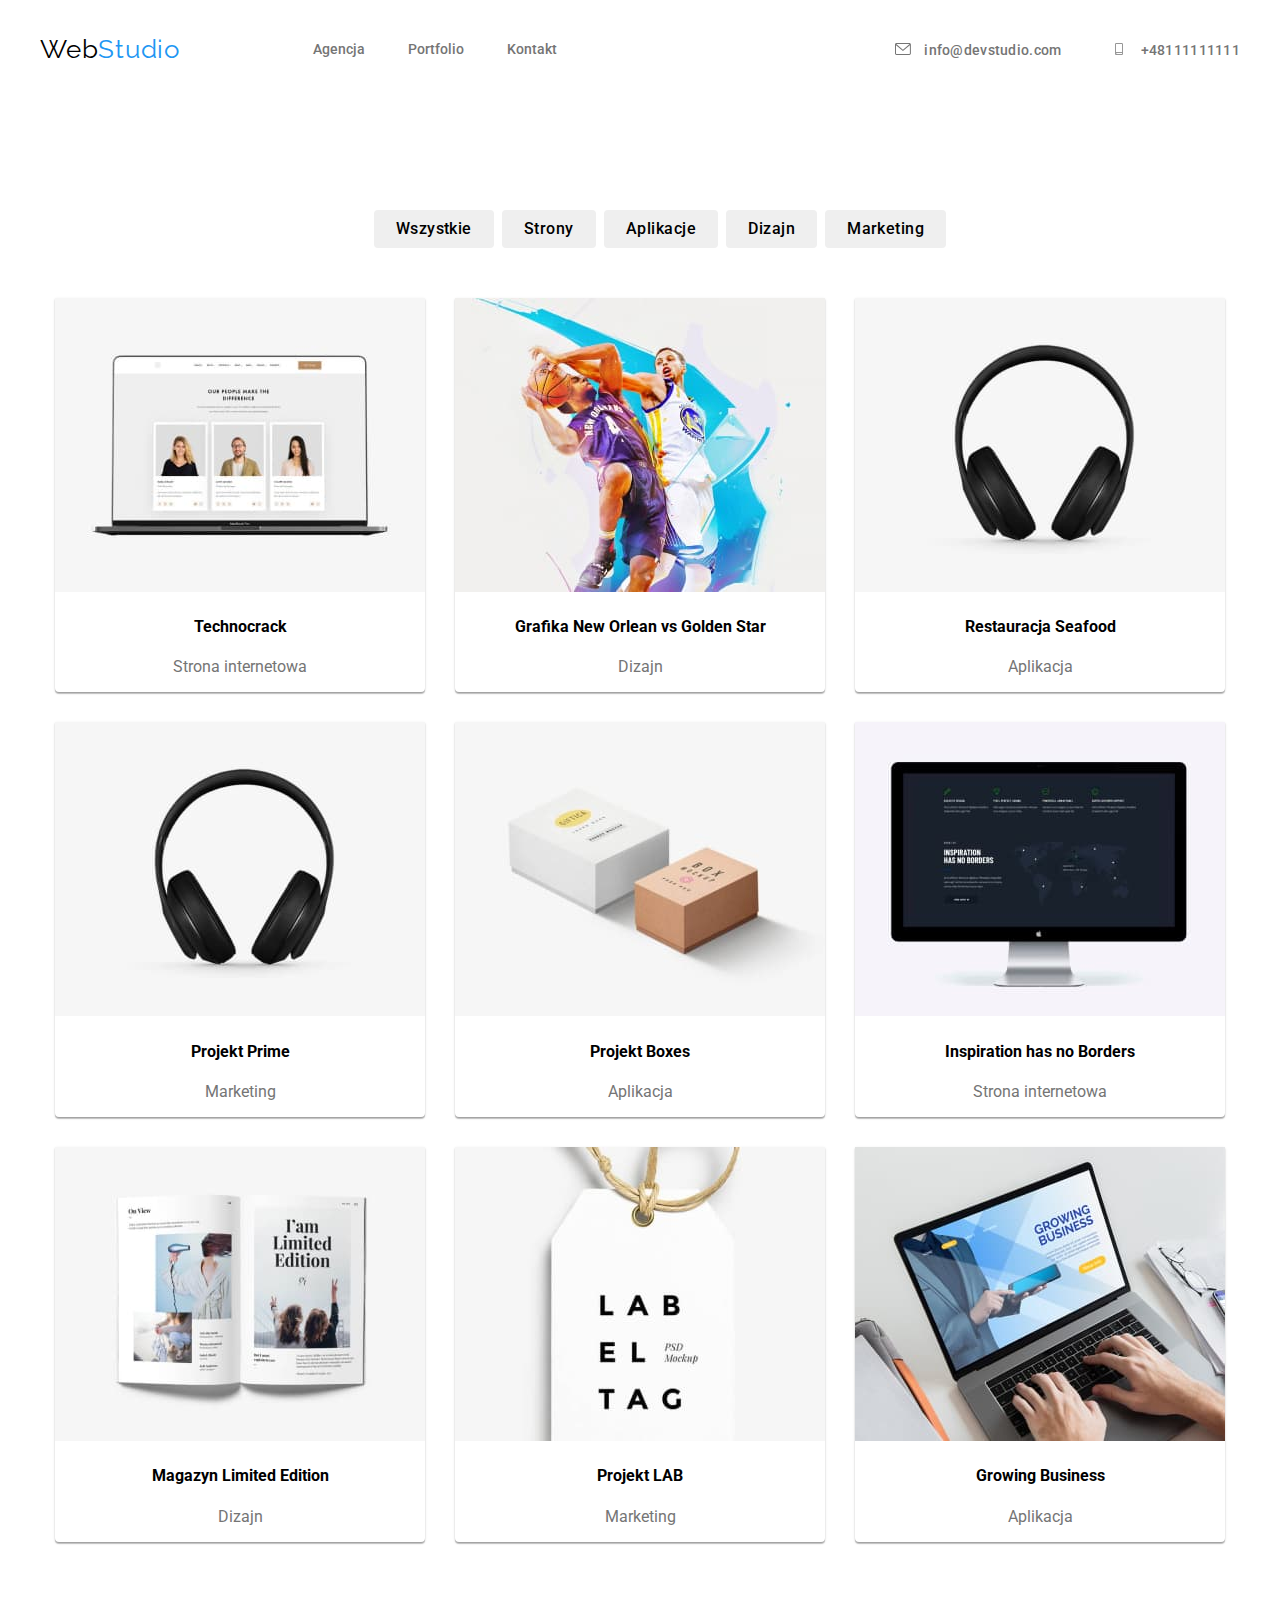
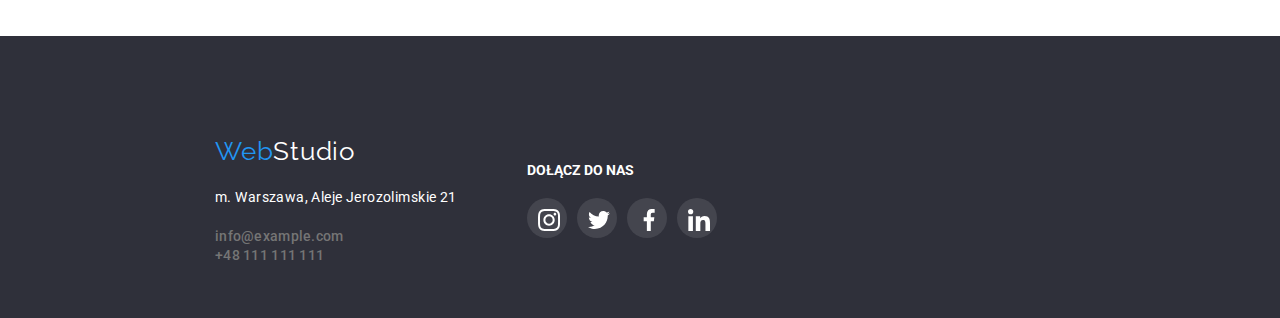
==== commit 50525911: "s" ====
--- a/portfolio.html
+++ b/portfolio.html
@@ -188,7 +188,7 @@
           </div>
           <div class="footer-social">
             <p class="join-us">DOŁĄCZ DO NAS</p>
-            <ul class="social-list1">
+            <ul class="footer-social-icon">
               <li>
                 <svg class="footer-social-media">
                   <use
--- a/css/style.css
+++ b/css/style.css
@@ -12,7 +12,6 @@
   --dark: #2f303a;
   --gray2: #757575;
   --gray3: #f5f4fa;
-  --white2: #afb1b8;
 }
 .header {
   display: flex;
@@ -21,7 +20,7 @@
   gap: 93px;
   padding: 24px 0 25px 0;
 }
-.rynka {
+.menu {
   border-bottom: 1px solid #ececec;
 }
 
@@ -179,7 +178,7 @@
 .str-icon {
   width: 270px;
   height: 120px;
-  background-color: #f5f4fa;
+  background-color: var(--white);
   margin-bottom: 30px;
   border-radius: 4px;
   display: flex;
@@ -252,7 +251,7 @@
   color: var(--gray);
   text-align: center;
 }
-.social-media-team {
+.team-social-media {
   margin-bottom: 30px;
 
   display: flex;
@@ -261,7 +260,7 @@
   gap: 10px;
 }
 
-.social-media-icon {
+.team-social-icon {
   fill: #afb1b8;
   width: 44px;
   height: 44px;
@@ -270,8 +269,8 @@
   display: flex;
   justify-content: center;
 }
-.social-media-icon:hover,
-.social-media-icon-footer:hover {
+.team-social-icon:hover,
+.team-social-icon-footer:hover {
   fill: var(--white);
   background-color: var(--blue);
   cursor: pointer;
@@ -304,7 +303,7 @@
 
 .footer-social-media {
   display: flex;
-  background-color: var(--dark);
+  background-color: #ffffff1a;
   border-radius: 50%;
   width: 40px;
   height: 40px;
@@ -352,30 +351,18 @@
   justify-content: center;
   flex-wrap: wrap;
 }
+.product-card {
+  text-align: center;
+  background: var(--white);
+  box-shadow: 0px 1px 3px rgba(0, 0, 0, 0.12), 0px 1px 1px rgba(0, 0, 0, 0.14),
+    0px 2px 1px rgba(0, 0, 0, 0.2);
+  border-radius: 0px 0px 4px 4px;
+}
 
 /*Our Client----------------------------------------*/
 
-.client-symbols {
-  display: flex;
-  list-style: none;
-  gap: 30px;
-  margin-bottom: 94px;
-}
-
-.clients-container {
-  width: 1600px;
-  margin: auto;
-}
-.logo-our-clients {
-  border-radius: 4px;
-  border: var(--white2) solid 1px;
-  width: 170px;
-  height: 92px;
-  fill: var(--white2);
-}
 .Our-client {
   text-align: center;
-
   margin: 0 0 50px 0;
   font-size: 36px;
   line-height: 1.16;
@@ -383,14 +370,12 @@
   color: var(--black);
 }
 
-.client:focus .icon-logo {
-  fill: var(--blue-color);
-  border: 1px solid var(--blue);
+.logo-our-clients {
   border-radius: 4px;
-}
-
-.client:focus {
-  outline: none;
+  border: #afb1b8 solid 1px;
+  width: 170px;
+  height: 92px;
+  fill: #afb1b8;
 }
 
 .logo-our-clients:hover {
@@ -408,6 +393,7 @@
   letter-spacing: 0.03em;
   color: var(--white);
 }
+
 .footer-contact {
   padding-inline-start: 0px;
   text-align: left;
@@ -441,22 +427,7 @@
   color: var(--gray);
 }
 
-.studio2 {
-  text-decoration: none;
-  font-family: "Raleway";
-  font-size: 26px;
-  line-height: 1.19;
-  letter-spacing: 0.03em;
-  color: var(--white);
-}
-.product-card {
-  text-align: center;
-  background: var(--white);
-  box-shadow: 0px 1px 3px rgba(0, 0, 0, 0.12), 0px 1px 1px rgba(0, 0, 0, 0.14),
-    0px 2px 1px rgba(0, 0, 0, 0.2);
-  border-radius: 0px 0px 4px 4px;
-}
-.social-list1 {
+.footer-social-icon {
   list-style: none;
   display: flex;
   flex-direction: row;
@@ -501,7 +472,7 @@
   display: flex;
 }
 .footer-social-media {
-  background-color: var(--dark);
+  background-color: #ffffff1a;
   border-radius: 50%;
   width: 40px;
   height: 40px;
@@ -525,34 +496,3 @@
   line-height: 16px;
   color: var(--white);
 }
-
-.icon-logo {
-  width: 170px;
-  height: 92px;
-  fill: var(--gray2);
-  border: 1px solid var(--white2);
-  border-radius: 4px;
-}
-
-.icon-logo:hover {
-  fill: var(--blue);
-  border: 1px solid var(--blue);
-  border-radius: 4px;
-}
-
-.client:focus .icon-logo {
-  fill: var(--blue);
-  border: 1px solid var(--blue);
-  border-radius: 4px;
-}
-
-.client:focus {
-  outline: none;
-}
-
-.our-clients {
-  display: flex;
-  justify-content: space-between;
-  list-style: none;
-  padding-inline-start: 0px;
-}
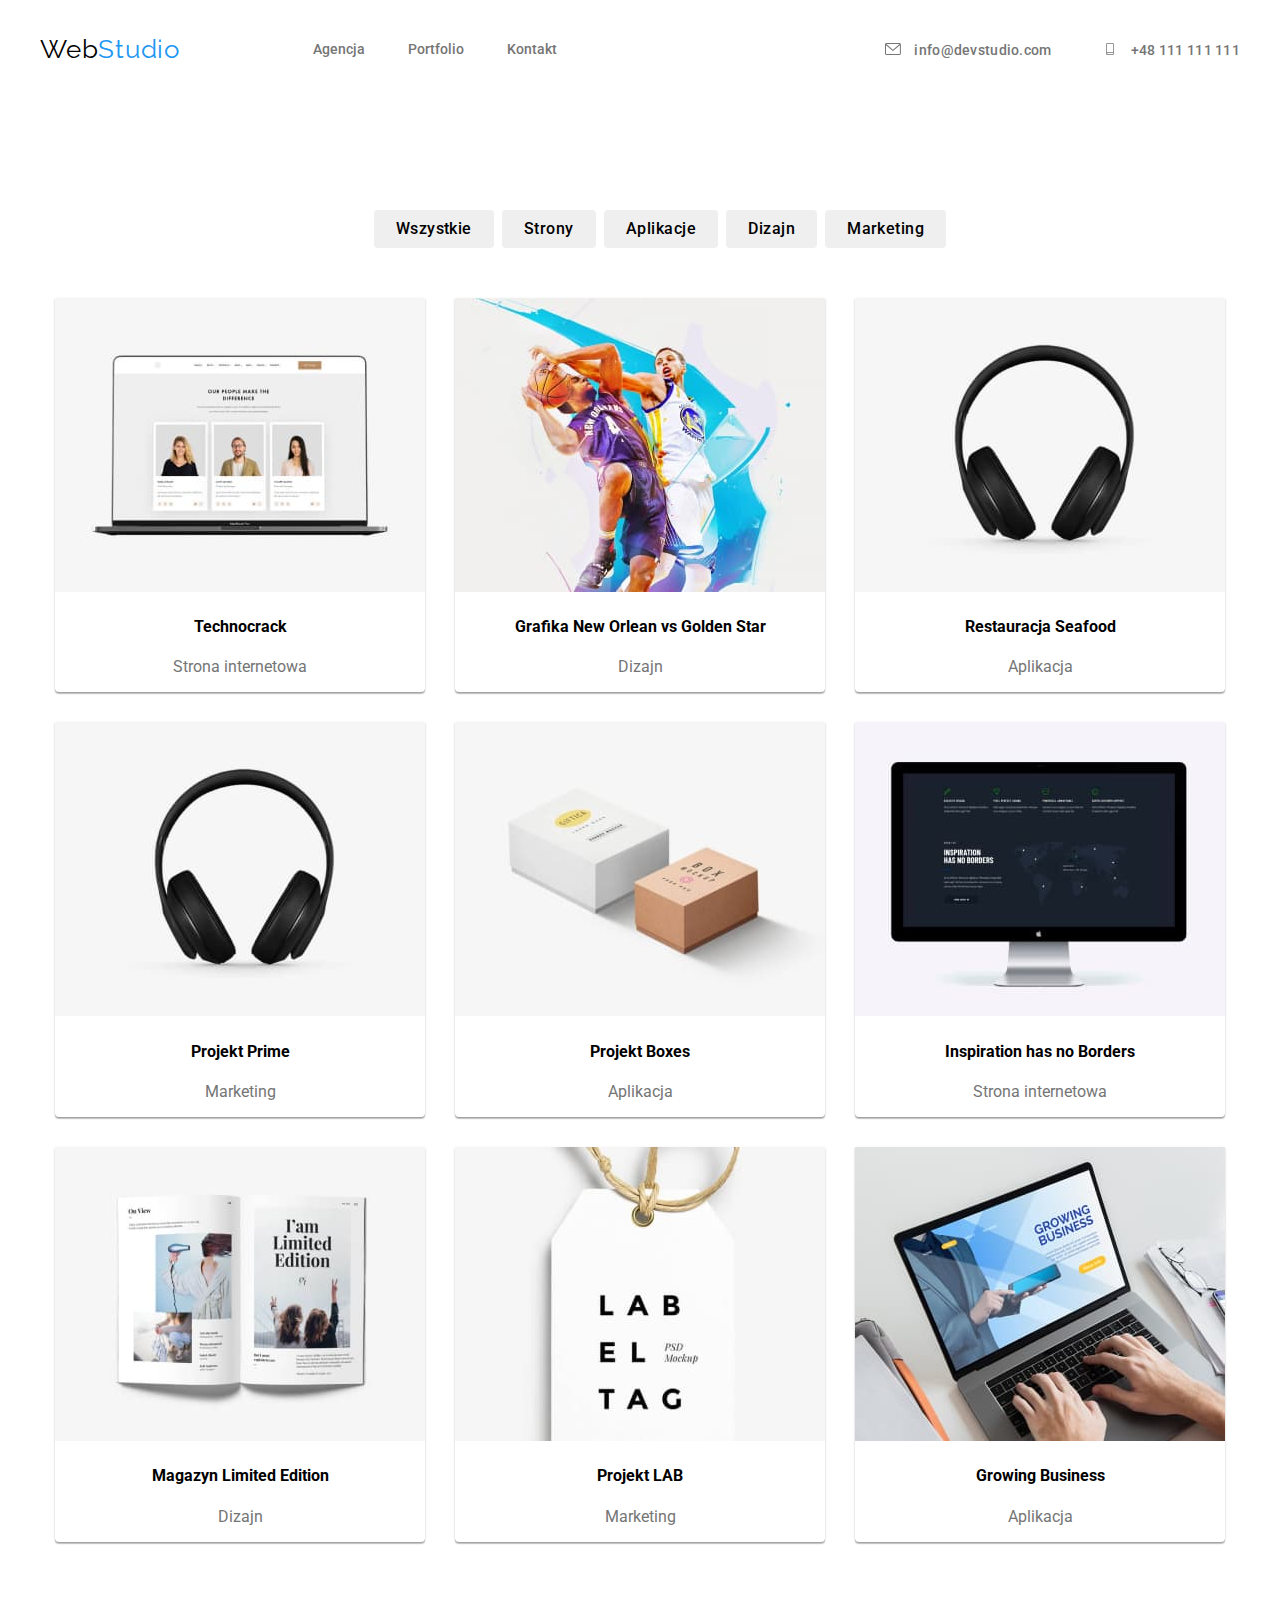
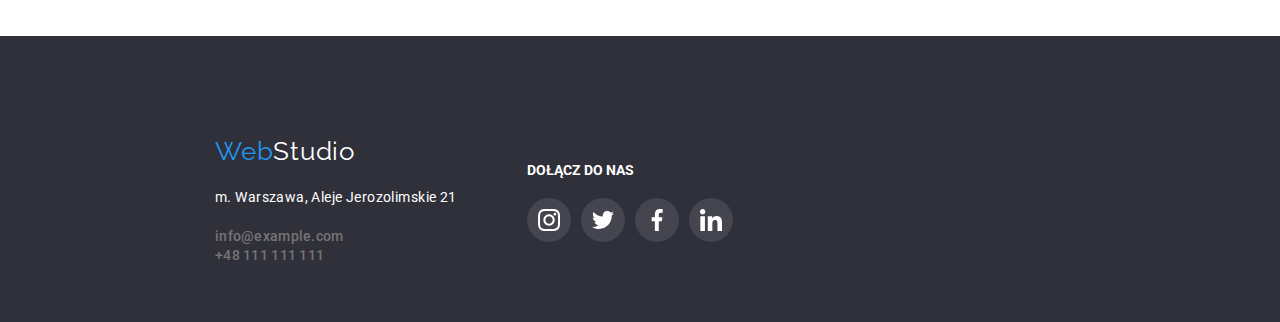
==== commit 196b824d: "Update portfolio.html" ====
--- a/portfolio.html
+++ b/portfolio.html
@@ -36,7 +36,7 @@
           <li>
             <a href="mailto:info@devstudio.com" class="contact1">
               <svg
-                class="icon-contact"
+                class="icon-envelope"
                 xmlns="http://www.w3.org/2000/svg"
                 width="16"
                 height="12"
@@ -47,16 +47,16 @@
             >
           </li>
           <li>
-            <a href="tel:+48111111111" class="contact1">
+            <a href="tel:+48111111111" class="contact2">
               <svg
-                class="icon-contact"
+                class="icon-smartphone"
                 xmlns="http://www.w3.org/2000/svg"
                 width="16"
                 height="12"
               >
                 <use href="./images/icons.svg#icon-smartphone"></use>
               </svg>
-              +48111111111</a
+              +48 111 111 111</a
             >
           </li>
         </ul>
--- a/css/style.css
+++ b/css/style.css
@@ -74,6 +74,73 @@
   color: var(--blue);
 }
 
+.contact1 {
+  text-decoration: none;
+  font-weight: 500;
+  font-size: 14px;
+  line-height: 1.14;
+  letter-spacing: 0.02em;
+  color: var(--gray);
+  transition: color 250ms cubic-bezier(0.4, 0, 0.2, 1);
+}
+.contact2 {
+  font-weight: 500;
+  font-size: 14px;
+  line-height: 1.14;
+  letter-spacing: 0.02em;
+  color: var(--gray);
+  text-decoration: none;
+  transition: color 250ms cubic-bezier(0.4, 0, 0.2, 1);
+}
+
+.contact1:hover .icon-envelope {
+  fill: var(--blue);
+}
+
+.contact1:hover {
+  color: var(--blue);
+}
+
+.contact1:focus {
+  color: var(--blue);
+  fill: var(--blue);
+  outline: none;
+}
+
+.contact1:focus .icon-envelope {
+  fill: var(--blue);
+}
+
+.contact2:hover {
+  color: var(--blue);
+}
+
+.contact2:hover .icon-smartphone {
+  fill: var(--blue);
+}
+
+.contact2:focus {
+  color: var(--blue);
+  fill: var(--blue);
+  outline: none;
+}
+
+.contact2:focus .icon-smartphone {
+  fill: var(--blue);
+}
+
+.icon-envelope {
+  margin: 0 10px 0 0;
+  fill: var(--gray);
+
+  transition: fill 250ms cubic-bezier(0.4, 0, 0.2, 1);
+}
+
+.icon-smartphone {
+  margin: 0 10px 0 0;
+  fill: var(--gray);
+  transition: fill 250ms cubic-bezier(0.4, 0, 0.2, 1);
+}
 .contact {
   display: flex;
   list-style: none;
@@ -82,35 +149,6 @@
   margin-left: auto;
 }
 
-.contact1 {
-  text-decoration: none;
-  font-weight: 500;
-  font-size: 14px;
-  line-height: 1.14;
-  letter-spacing: 0.02em;
-  color: var(--gray);
-}
-.contact1:hover {
-  color: var(--blue);
-}
-.contact-1:hover .icon-contact {
-  fill: var(--blue);
-}
-.contact1:focus {
-  color: var(--blue);
-  fill: var(--blue);
-  outline: none;
-}
-.icon-contact {
-  margin: 0 10px 0 0;
-  fill: var(--gray);
-}
-.contact1:focus .icon-contact {
-  fill: var(--gray);
-}
-.icon-contact:hover {
-  fill: var(--blue);
-}
 /*Main-------------------------------------------------------------------------*/
 .main {
   display: flex;
@@ -120,7 +158,7 @@
   gap: 30px;
   background-blend-mode: darken;
   box-shadow: 0 4px 4px rgba(47, 48, 58, 40%);
-  width: 100%;
+  width: 1600px;
   height: 600px;
   background: rgba(47, 48, 58, 40%) url(../images/wall1.jpg);
 }
@@ -276,40 +314,6 @@
   cursor: pointer;
   transition: 250ms;
 }
-/*Footer--------------------*/
-
-.footer {
-  padding: 100px 200px 10px;
-
-  background: var(--dark);
-}
-.webstudio2 {
-  box-sizing: border-box;
-  text-decoration: none;
-  font-family: "Raleway";
-  font-size: 26px;
-  line-height: 1.19;
-  letter-spacing: 0.03em;
-  color: var(--blue);
-}
-.webstudio2 > span {
-  color: #ffffff;
-  text-decoration: none;
-}
-.footer-social {
-  display: block;
-  margin: 12px 0 40px 70px;
-}
-
-.footer-social-media {
-  display: flex;
-  background-color: #ffffff1a;
-  border-radius: 50%;
-  width: 40px;
-  height: 40px;
-  fill: var(--white-color);
-  margin-right: 10px;
-}
 
 /*PORTFOLIO--------------------------------*/
 
@@ -358,16 +362,18 @@
     0px 2px 1px rgba(0, 0, 0, 0.2);
   border-radius: 0px 0px 4px 4px;
 }
+.product-card:hover {
+  box-shadow: 0px 1px 1px rgba(0, 0, 0, 0.12), 0px 4px 4px rgba(0, 0, 0, 0.06),
+    1px 4px 6px rgba(0, 0, 0, 0.16);
+}
 
 /*Our Client----------------------------------------*/
 
-.Our-client {
-  text-align: center;
-  margin: 0 0 50px 0;
-  font-size: 36px;
-  line-height: 1.16;
-  letter-spacing: 0.03em;
-  color: var(--black);
+.our-clients {
+  display: flex;
+  justify-content: space-between;
+  list-style: none;
+  padding-inline-start: 0px;
 }
 
 .logo-our-clients {
@@ -471,14 +477,6 @@
 .footer-wrap {
   display: flex;
 }
-.footer-social-media {
-  background-color: #ffffff1a;
-  border-radius: 50%;
-  width: 40px;
-  height: 40px;
-  fill: var(--white);
-  margin-right: 10px;
-}
 
 .footer-social-media:nth-last-child(1) {
   margin-right: 0;
@@ -496,3 +494,51 @@
   line-height: 16px;
   color: var(--white);
 }
+
+.icon-logo {
+  width: 170px;
+  height: 92px;
+  fill: var(--gray2);
+  border: 1px solid #afb1b8;
+  border-radius: 4px;
+}
+
+.icon-logo:hover {
+  fill: var(--blue);
+  border: 1px solid #2196f3;
+  border-radius: 4px;
+}
+/*Footer--------------------*/
+
+.footer {
+  padding: 100px 200px 10px;
+
+  background: var(--dark);
+}
+.webstudio2 {
+  box-sizing: border-box;
+  text-decoration: none;
+  font-family: "Raleway";
+  font-size: 26px;
+  line-height: 1.19;
+  letter-spacing: 0.03em;
+  color: var(--blue);
+}
+.webstudio2 > span {
+  color: #ffffff;
+  text-decoration: none;
+}
+.footer-social {
+  display: block;
+  margin: 12px 0 40px 70px;
+}
+
+.footer-social-media {
+  display: flex;
+  background-color: #ffffff1a;
+  border-radius: 50%;
+  width: 44px;
+  height: 44px;
+  fill: var(--white);
+  margin-right: 10px;
+}
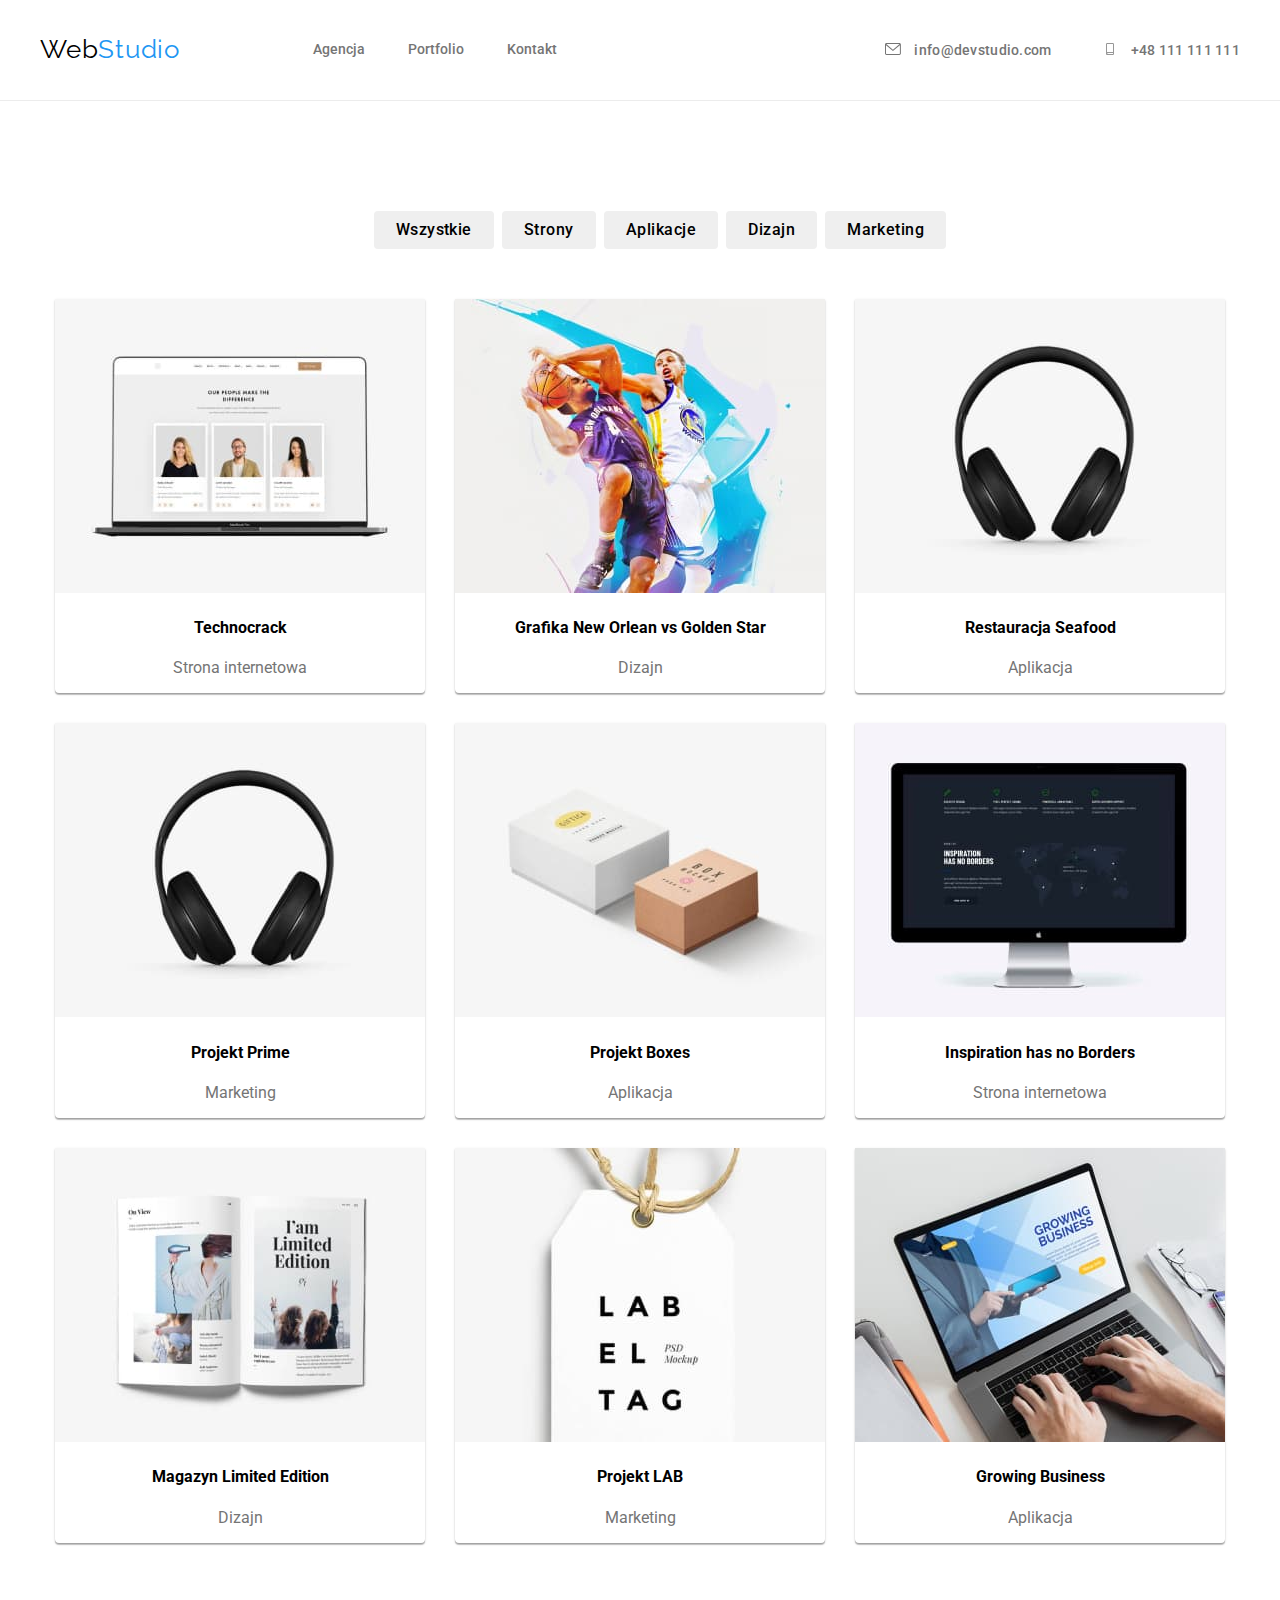
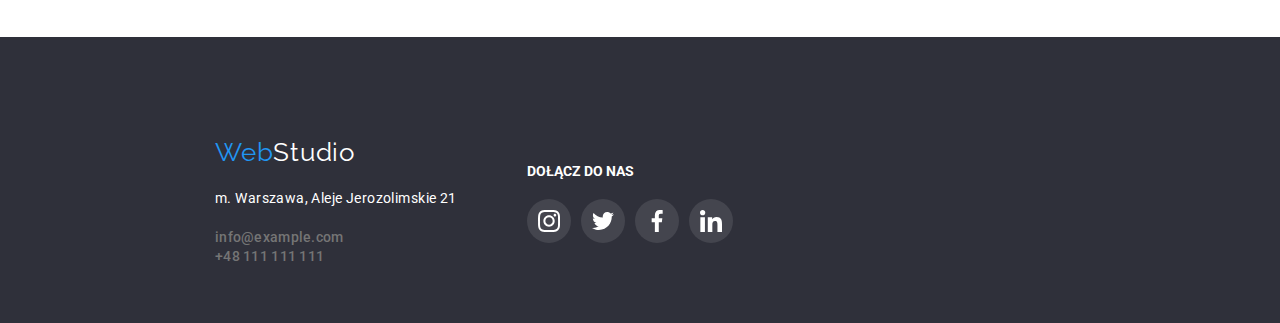
==== commit 9533034d: "Update portfolio.html" ====
--- a/portfolio.html
+++ b/portfolio.html
@@ -16,7 +16,7 @@
     />
   </head>
   <body>
-    <div class="rynka">
+    <div class="menu">
       <header class="container header">
         <a href="index.html" class="webstudio"> <span>Web</span>Studio</a>
         <nav>
